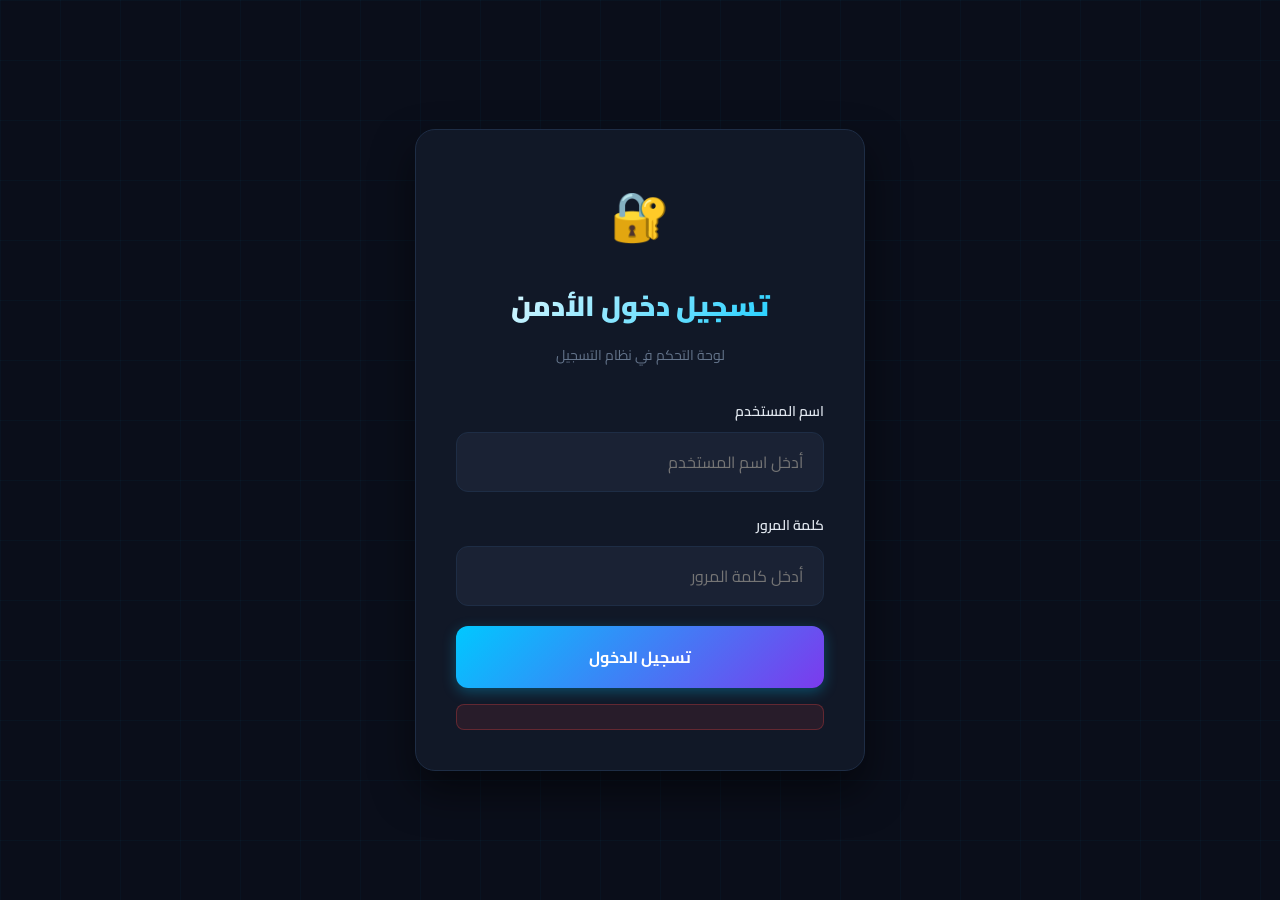
==== static/admin-login.html @ 7e51ecdd "Initial commit: Student registration with Passport OCR" ====
<!DOCTYPE html>
<html lang="ar" dir="rtl">
<head>
    <meta charset="UTF-8">
    <meta name="viewport" content="width=device-width, initial-scale=1.0">
    <title>تسجيل دخول الأدمن</title>
    <link href="https://fonts.googleapis.com/css2?family=Cairo:wght@400;600;700;900&family=Tajawal:wght@700&display=swap" rel="stylesheet">
    <style>
        :root {
            --bg: #0a0e1a;
            --surface: #111827;
            --surface2: #1a2234;
            --border: #1e2d45;
            --accent: #00c8ff;
            --accent2: #7c3aed;
            --text: #e2e8f0;
            --text-muted: #64748b;
        }

        * { margin: 0; padding: 0; box-sizing: border-box; }

        body {
            font-family: 'Cairo', sans-serif;
            background: var(--bg);
            color: var(--text);
            min-height: 100vh;
            display: flex;
            align-items: center;
            justify-content: center;
        }

        .grid-bg {
            position: fixed; inset: 0;
            background-image: linear-gradient(rgba(0,200,255,0.03) 1px, transparent 1px), linear-gradient(90deg, rgba(0,200,255,0.03) 1px, transparent 1px);
            background-size: 60px 60px;
            z-index: 0; pointer-events: none;
        }

        .login-container {
            position: relative; z-index: 1;
            background: var(--surface);
            border: 1px solid var(--border);
            border-radius: 20px;
            padding: 40px;
            width: 100%;
            max-width: 450px;
            box-shadow: 0 20px 40px rgba(0,0,0,0.5);
        }

        .login-header {
            text-align: center;
            margin-bottom: 30px;
        }

        .login-header h2 {
            font-size: 28px;
            font-weight: 900;
            background: linear-gradient(135deg, #fff, var(--accent));
            background-clip: text;
            -webkit-background-clip: text;
            -webkit-text-fill-color: transparent;
            color: transparent;
            margin-bottom: 10px;
        }

        .login-header p {
            color: var(--text-muted);
            font-size: 14px;
        }

        .form-group {
            margin-bottom: 20px;
        }

        .form-group label {
            display: block;
            color: var(--text);
            font-weight: 600;
            margin-bottom: 8px;
            font-size: 14px;
        }

        .form-group input {
            width: 100%;
            background: var(--surface2);
            border: 1.5px solid var(--border);
            border-radius: 12px;
            padding: 14px 20px;
            color: var(--text);
            font-family: 'Cairo', sans-serif;
            font-size: 16px;
            outline: none;
            transition: all 0.3s;
        }

        .form-group input:focus {
            border-color: var(--accent);
            box-shadow: 0 0 0 3px rgba(0,200,255,0.1);
        }

        .login-btn {
            width: 100%;
            padding: 16px;
            background: linear-gradient(135deg, var(--accent), var(--accent2));
            border: none;
            border-radius: 12px;
            color: #fff;
            font-family: 'Cairo', sans-serif;
            font-size: 16px;
            font-weight: 700;
            cursor: pointer;
            transition: transform 0.2s, box-shadow 0.3s;
            box-shadow: 0 4px 14px rgba(0,200,255,0.3);
        }

        .login-btn:hover {
            transform: translateY(-2px);
            box-shadow: 0 6px 20px rgba(0,200,255,0.4);
        }

        .error-message {
            margin-top: 16px;
            padding: 12px;
            background: rgba(239, 68, 68, 0.1);
            border: 1px solid rgba(239, 68, 68, 0.3);
            border-radius: 8px;
            color: #ef4444;
            text-align: center;
            font-size: 14px;
            font-weight: 600;
        }

        .admin-icon {
            font-size: 48px;
            margin-bottom: 20px;
            text-align: center;
        }
    </style>
</head>
<body>
<div class="grid-bg"></div>

<div class="login-container">
    <div class="admin-icon">🔐</div>
    
    <div class="login-header">
        <h2>تسجيل دخول الأدمن</h2>
        <p>لوحة التحكم في نظام التسجيل</p>
    </div>
    
    <form id="loginForm">
        <div class="form-group">
            <label for="username">اسم المستخدم</label>
            <input type="text" id="username" placeholder="أدخل اسم المستخدم" required>
        </div>
        
        <div class="form-group">
            <label for="password">كلمة المرور</label>
            <input type="password" id="password" placeholder="أدخل كلمة المرور" required>
        </div>
        
        <button type="submit" class="login-btn">
            تسجيل الدخول
        </button>
    </form>
    
    <div id="errorMessage" class="error-message hidden"></div>
</div>

    <script>
        document.getElementById('loginForm').addEventListener('submit', async (e) => {
            e.preventDefault();
            
            const username = document.getElementById('username').value;
            const password = document.getElementById('password').value;
            const errorDiv = document.getElementById('errorMessage');
            
            try {
                const formData = new FormData();
                formData.append('username', username);
                formData.append('password', password);
                
                const response = await fetch('/admin-auth', {
                    method: 'POST',
                    body: formData
                });
                
                const result = await response.json();
                
                if (result.success) {
                    window.location.href = '/admin';
                } else {
                    errorDiv.textContent = result.error;
                    errorDiv.classList.remove('hidden');
                }
            } catch (error) {
                console.error('Login error:', error);
                errorDiv.textContent = 'حدث خطأ في الاتصال: ' + error.message;
                errorDiv.classList.remove('hidden');
            }
        });
    </script>
</body>
</html>
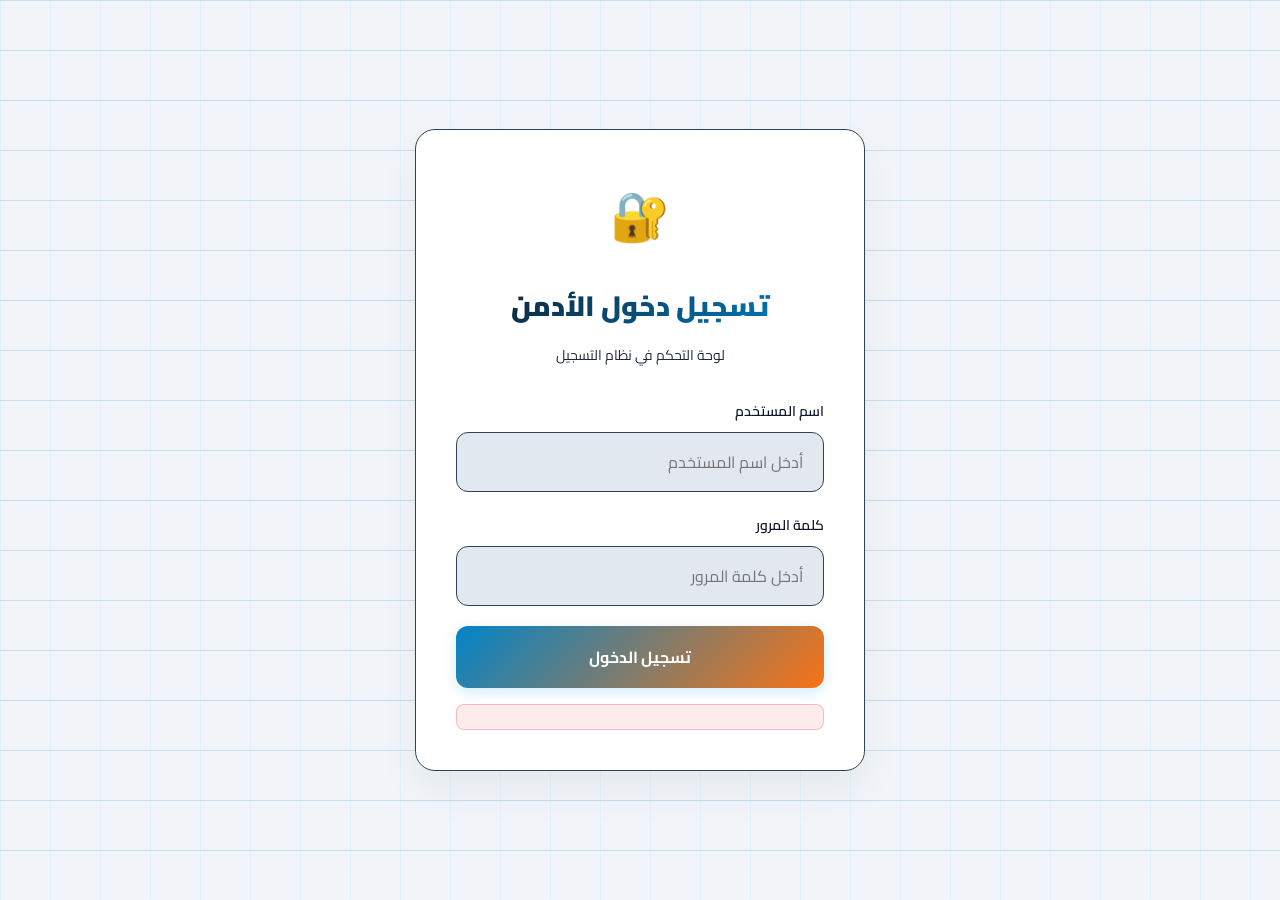
==== commit 48bae819: "v4" ====
--- a/static/admin-login.html
+++ b/static/admin-login.html
@@ -1,23 +1,30 @@
 <!DOCTYPE html>
 <html lang="ar" dir="rtl">
+
 <head>
     <meta charset="UTF-8">
     <meta name="viewport" content="width=device-width, initial-scale=1.0">
     <title>تسجيل دخول الأدمن</title>
-    <link href="https://fonts.googleapis.com/css2?family=Cairo:wght@400;600;700;900&family=Tajawal:wght@700&display=swap" rel="stylesheet">
+    <link
+        href="https://fonts.googleapis.com/css2?family=Cairo:wght@400;600;700;900&family=Tajawal:wght@700&display=swap"
+        rel="stylesheet">
     <style>
         :root {
-            --bg: #0a0e1a;
-            --surface: #111827;
-            --surface2: #1a2234;
-            --border: #1e2d45;
-            --accent: #00c8ff;
-            --accent2: #7c3aed;
-            --text: #e2e8f0;
-            --text-muted: #64748b;
-        }
-
-        * { margin: 0; padding: 0; box-sizing: border-box; }
+            --bg: #f1f5f9;
+            --surface: #ffffff;
+            --surface2: #e2e8f0;
+            --border: #334155;
+            --accent: #0284c7;
+            --accent2: #f97316;
+            --text: #0f172a;
+            --text-muted: #1e293b;
+        }
+
+        * {
+            margin: 0;
+            padding: 0;
+            box-sizing: border-box;
+        }
 
         body {
             font-family: 'Cairo', sans-serif;
@@ -30,21 +37,24 @@
         }
 
         .grid-bg {
-            position: fixed; inset: 0;
-            background-image: linear-gradient(rgba(0,200,255,0.03) 1px, transparent 1px), linear-gradient(90deg, rgba(0,200,255,0.03) 1px, transparent 1px);
-            background-size: 60px 60px;
-            z-index: 0; pointer-events: none;
+            position: fixed;
+            inset: 0;
+            background-image: linear-gradient(rgb(2 132 199 / 18%) 1px, transparent 1px), linear-gradient(90deg, rgba(14, 165, 233, 0.05) 1px, transparent 1px);
+            background-size: 50px 50px;
+            z-index: 0;
+            pointer-events: none;
         }
 
         .login-container {
-            position: relative; z-index: 1;
+            position: relative;
+            z-index: 1;
             background: var(--surface);
             border: 1px solid var(--border);
             border-radius: 20px;
             padding: 40px;
             width: 100%;
             max-width: 450px;
-            box-shadow: 0 20px 40px rgba(0,0,0,0.5);
+            box-shadow: 0 20px 40px rgba(0, 0, 0, 0.05);
         }
 
         .login-header {
@@ -55,7 +65,7 @@
         .login-header h2 {
             font-size: 28px;
             font-weight: 900;
-            background: linear-gradient(135deg, #fff, var(--accent));
+            background: linear-gradient(135deg, var(--text), var(--accent));
             background-clip: text;
             -webkit-background-clip: text;
             -webkit-text-fill-color: transparent;
@@ -95,7 +105,7 @@
 
         .form-group input:focus {
             border-color: var(--accent);
-            box-shadow: 0 0 0 3px rgba(0,200,255,0.1);
+            box-shadow: 0 0 0 3px rgba(0, 200, 255, 0.1);
         }
 
         .login-btn {
@@ -110,12 +120,12 @@
             font-weight: 700;
             cursor: pointer;
             transition: transform 0.2s, box-shadow 0.3s;
-            box-shadow: 0 4px 14px rgba(0,200,255,0.3);
+            box-shadow: 0 4px 14px rgba(14, 165, 233, 0.2);
         }
 
         .login-btn:hover {
             transform: translateY(-2px);
-            box-shadow: 0 6px 20px rgba(0,200,255,0.4);
+            box-shadow: 0 6px 20px rgba(0, 200, 255, 0.4);
         }
 
         .error-message {
@@ -137,56 +147,57 @@
         }
     </style>
 </head>
+
 <body>
-<div class="grid-bg"></div>
-
-<div class="login-container">
-    <div class="admin-icon">🔐</div>
-    
-    <div class="login-header">
-        <h2>تسجيل دخول الأدمن</h2>
-        <p>لوحة التحكم في نظام التسجيل</p>
+    <div class="grid-bg"></div>
+
+    <div class="login-container">
+        <div class="admin-icon">🔐</div>
+
+        <div class="login-header">
+            <h2>تسجيل دخول الأدمن</h2>
+            <p>لوحة التحكم في نظام التسجيل</p>
+        </div>
+
+        <form id="loginForm">
+            <div class="form-group">
+                <label for="username">اسم المستخدم</label>
+                <input type="text" id="username" placeholder="أدخل اسم المستخدم" required>
+            </div>
+
+            <div class="form-group">
+                <label for="password">كلمة المرور</label>
+                <input type="password" id="password" placeholder="أدخل كلمة المرور" required>
+            </div>
+
+            <button type="submit" class="login-btn">
+                تسجيل الدخول
+            </button>
+        </form>
+
+        <div id="errorMessage" class="error-message hidden"></div>
     </div>
-    
-    <form id="loginForm">
-        <div class="form-group">
-            <label for="username">اسم المستخدم</label>
-            <input type="text" id="username" placeholder="أدخل اسم المستخدم" required>
-        </div>
-        
-        <div class="form-group">
-            <label for="password">كلمة المرور</label>
-            <input type="password" id="password" placeholder="أدخل كلمة المرور" required>
-        </div>
-        
-        <button type="submit" class="login-btn">
-            تسجيل الدخول
-        </button>
-    </form>
-    
-    <div id="errorMessage" class="error-message hidden"></div>
-</div>
 
     <script>
         document.getElementById('loginForm').addEventListener('submit', async (e) => {
             e.preventDefault();
-            
+
             const username = document.getElementById('username').value;
             const password = document.getElementById('password').value;
             const errorDiv = document.getElementById('errorMessage');
-            
+
             try {
                 const formData = new FormData();
                 formData.append('username', username);
                 formData.append('password', password);
-                
+
                 const response = await fetch('/admin-auth', {
                     method: 'POST',
                     body: formData
                 });
-                
+
                 const result = await response.json();
-                
+
                 if (result.success) {
                     window.location.href = '/admin';
                 } else {
@@ -201,4 +212,5 @@
         });
     </script>
 </body>
-</html>
+
+</html>
